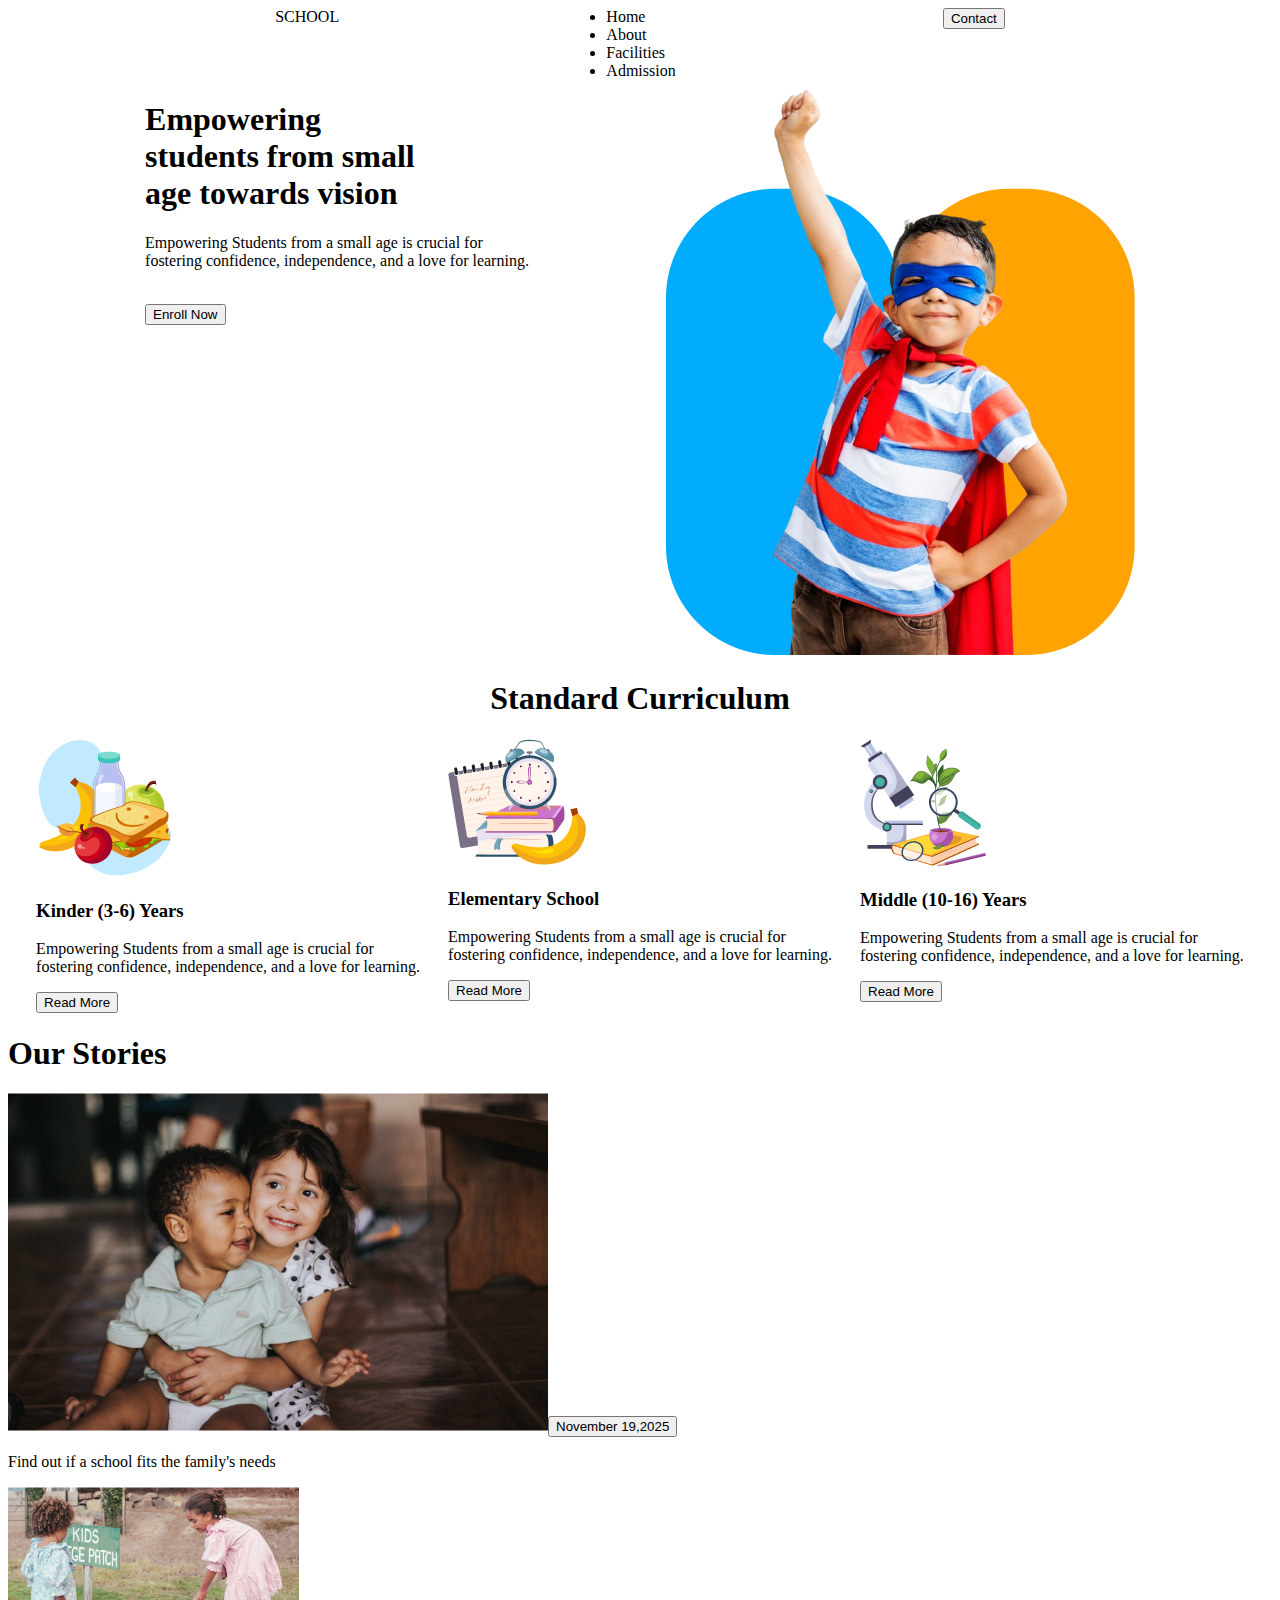
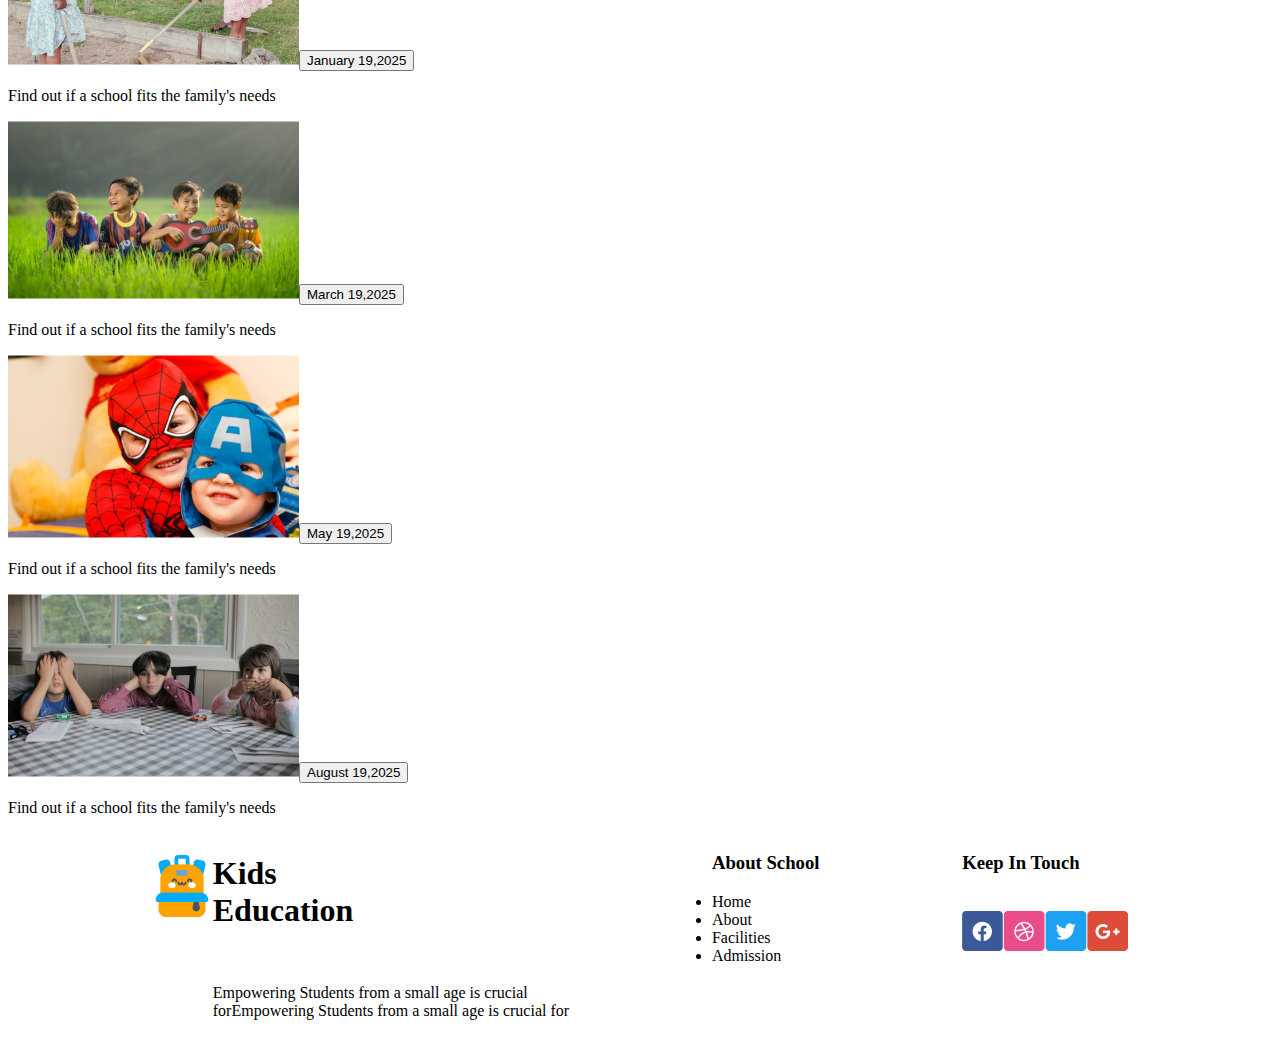
==== indexes.html @ cca92df8 "second commit" ====
<!DOCTYPE html>
<html lang="en">
<head>
    <meta charset="UTF-8">
    <meta name="viewport" content="width=device-width, initial-scale=1.0">
    <title>Assignment 2</title>
    <link rel="stylesheet" href="styles.css">
</head>
<body>
    <header class="head">
        <div class="container1">
            <div>SCHOOL</div>
            <div class="nitem">
                <li>Home</li> <li>About</li> <li>Facilities</li> <li>Admission</li>
            </div>
            <div><button>Contact</button></div>
        </div>
    </header>
    <main>
        <div class="container2">
            <div class="text">
                <h1>Empowering <br> students from small <br> age towards vision</h1>
                <p>Empowering Students from a small age is crucial for <br> fostering confidence, independence, and a love for learning.</p> <br> <button>Enroll Now</button>
            </div>
            <div class="image">
                <img src="assets/hero-kids.png" alt="">
            </div>
        </div>
        <h1 style="text-align: center;">Standard Curriculum</h1>
        <div class="container3">
            
            <div>
                <img src="assets/kinder.png" alt="">
                <h3>Kinder (3-6) Years</h3>
                <p>Empowering Students from a small age is crucial for <br> fostering confidence, independence, and a love for learning.</p>
                <button>Read More</button>
            </div>
            <div>
                <img src="assets/elementary.png" alt="">
                <h3>Elementary School</h3>
                <p>Empowering Students from a small age is crucial for <br> fostering confidence, independence, and a love for learning.</p>
                <button>Read More</button>
            </div>
            <div>
                <img src="assets/middle.png" alt="">
                <h3>Middle (10-16) Years</h3>
                <p>Empowering Students from a small age is crucial for <br> fostering confidence, independence, and a love for learning.</p>
                <button>Read More</button>
            </div>
        </div>
        <h1>Our Stories</h1>
        <div class="img-container">
            <div><img src="assets/story-1.png" alt=""><button>November 19,2025</button><p>Find out if a school fits the family's needs</p></div>
            <div><img src="assets/story-2.png" alt=""><button>January 19,2025</button><p>Find out if a school fits the family's needs</p></div>
            <div><img src="assets/story-3.png" alt=""><button>March 19,2025</button><p>Find out if a school fits the family's needs</p></div>
            <div><img src="assets/story-4.png" alt=""><button>May 19,2025</button><p>Find out if a school fits the family's needs</p></div>
            <div><img src="assets/story-5.png" alt=""><button>August 19,2025</button><p>Find out if a school fits the family's needs</p></div>
        </div>
    </main>
    <footer>
        <div class="f-container">
            <div class="in-foot"><div><h1><img src="assets/logo.png" alt=""></div><div><h1>Kids <br>Education</h1> <br><p>Empowering Students from a small age is crucial <br>forEmpowering Students from a small age is crucial for</p></div></div>
            <div class="f-li">
                <h3>About School</h3>
                <li>Home</li>
                <li>About</li>
                <li>Facilities</li>
                <li>Admission</li>
            </div>
            <div>
                <h3>Keep In Touch</h3><br>
                <img src="assets/fb.png" alt=""><img src="assets/dribble.png" alt=""><img src="assets/twitter.png" alt=""><img src="assets/google+.png" alt="">
            </div>
        </div>
    </footer>
</body>
</html>
---- styles.css ----
.container1{
    display: flex;
    justify-content: space-evenly;
}
.container2{
    display: flex;
    justify-content: space-evenly;
}
.textF{
    align-items: center;
    justify-content: center;
    padding-top: 100px;
}
.nitem{
    text-decoration: none;
}
.container3{
    display: flex;
    justify-content: space-evenly;
}
.img-container{

}
.f-container{
    display: flex;
    justify-content: space-evenly;
}
.in-foot{
    display: flex;
}
.f-li{
    text-decoration: none;
}
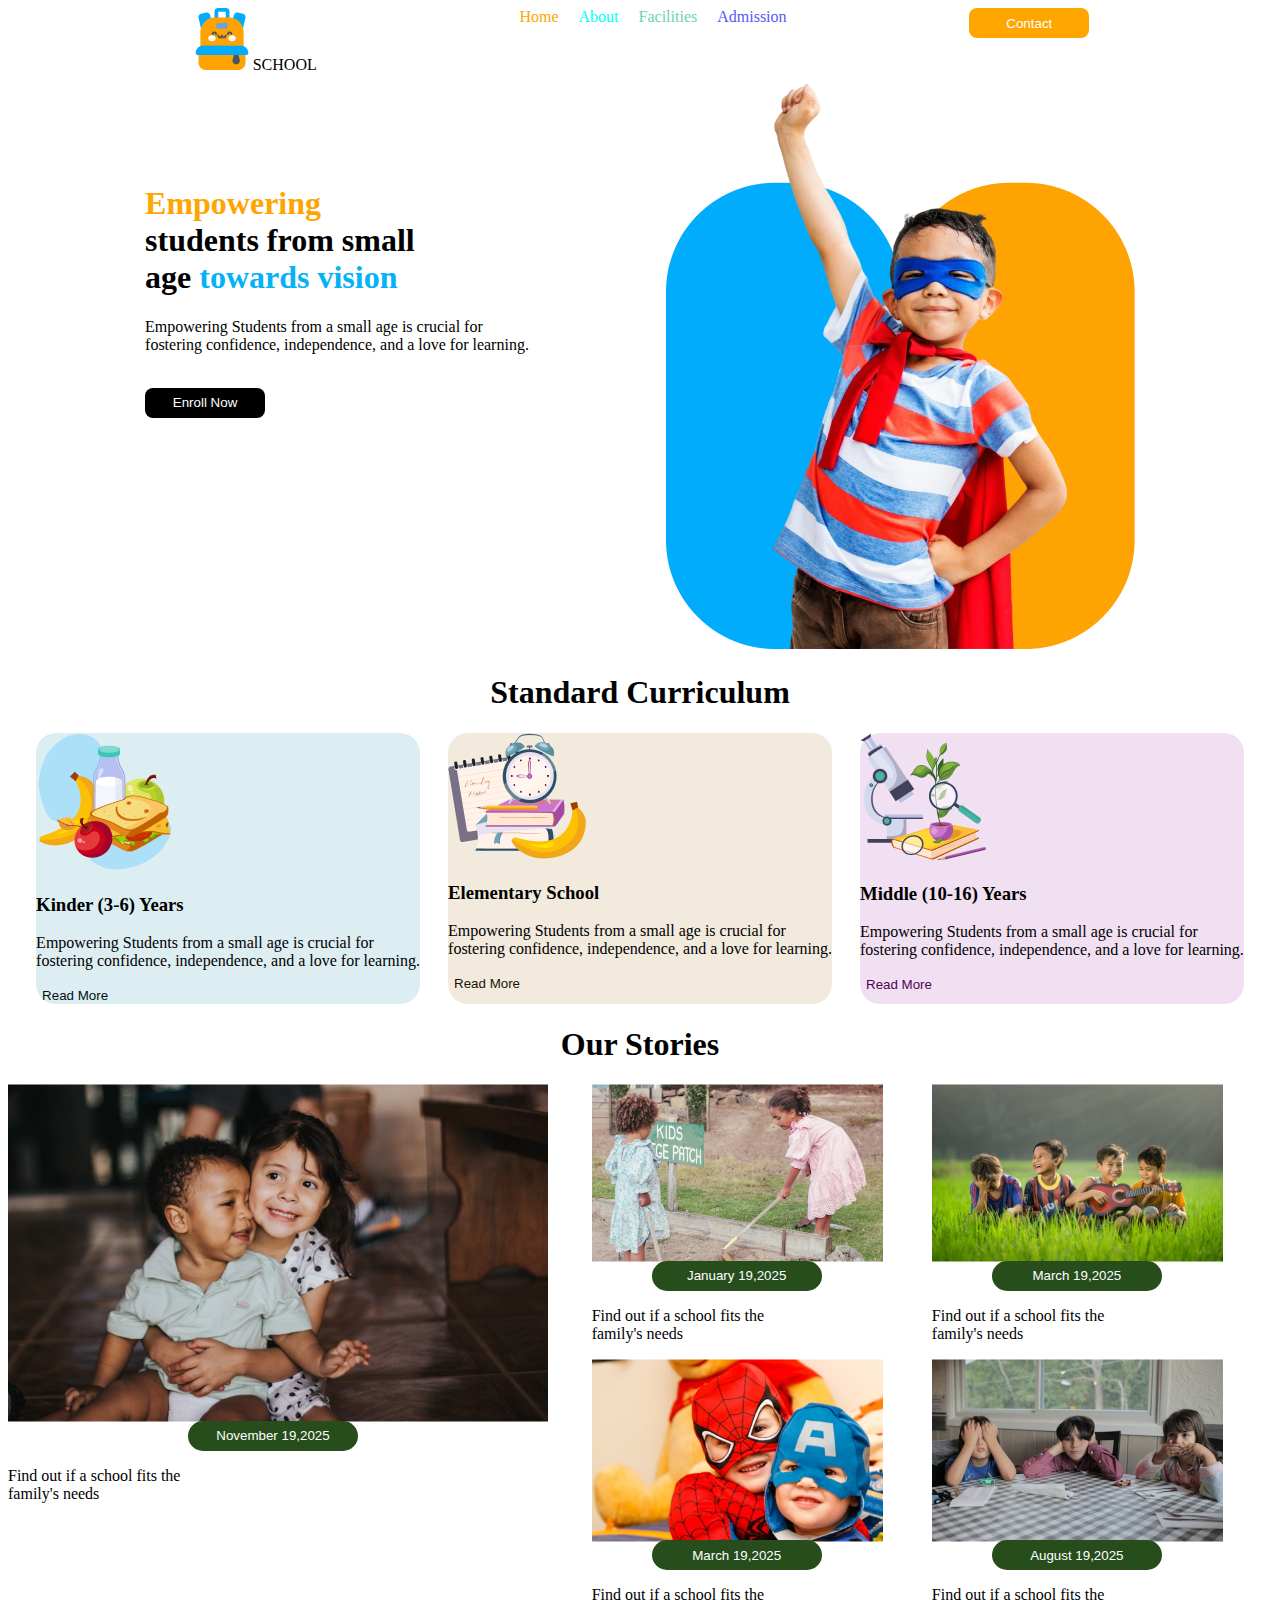
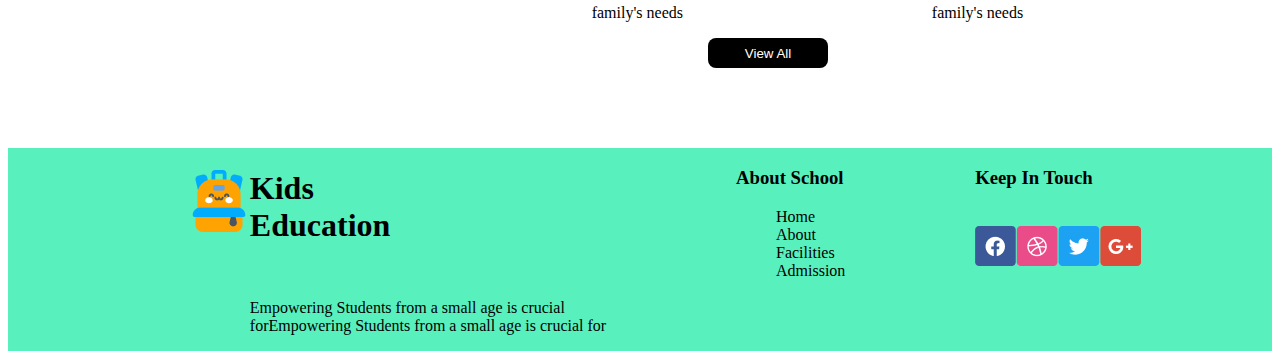
==== commit d159c1fc: "third commit" ====
--- a/indexes.html
+++ b/indexes.html
@@ -9,18 +9,20 @@
 <body>
     <header class="head">
         <div class="container1">
-            <div>SCHOOL</div>
+            <div><img src="assets/logo.png" alt=""><span>SCHOOL</span></div>
             <div class="nitem">
-                <li>Home</li> <li>About</li> <li>Facilities</li> <li>Admission</li>
+                <ol class="ol1" style="list-style-type: none;">
+                    <li style="color: orange;">Home</li> <li style="color: aqua;">About</li> <li style="color: rgb(108, 211, 177);">Facilities</li> <li style="color: rgb(87, 87, 248);">Admission</li>
+                </ol>
             </div>
-            <div><button>Contact</button></div>
+            <div><button id="btn1">Contact</button></div>
         </div>
     </header>
     <main>
         <div class="container2">
             <div class="text">
-                <h1>Empowering <br> students from small <br> age towards vision</h1>
-                <p>Empowering Students from a small age is crucial for <br> fostering confidence, independence, and a love for learning.</p> <br> <button>Enroll Now</button>
+                <h1><span style="color: orange;">Empowering</span> <br> students from small <br> age <span style="color: rgb(6, 178, 247);">towards vision</span></h1>
+                <p>Empowering Students from a small age is crucial for <br> fostering confidence, independence, and a love for learning.</p> <br> <button id="btn2">Enroll Now</button>
             </div>
             <div class="image">
                 <img src="assets/hero-kids.png" alt="">
@@ -29,43 +31,69 @@
         <h1 style="text-align: center;">Standard Curriculum</h1>
         <div class="container3">
             
-            <div>
-                <img src="assets/kinder.png" alt="">
-                <h3>Kinder (3-6) Years</h3>
-                <p>Empowering Students from a small age is crucial for <br> fostering confidence, independence, and a love for learning.</p>
-                <button>Read More</button>
+            <div class="kinder">
+                <div><img src="assets/kinder.png" alt=""></div>
+                <div><h3>Kinder (3-6) Years</h3>
+                    <p>Empowering Students from a small age is crucial for <br> fostering confidence, independence, and a love for learning.</p>
+                    <button class="btn3">Read More</button>
+                </div>
             </div>
-            <div>
+            <div class="elementary">
                 <img src="assets/elementary.png" alt="">
                 <h3>Elementary School</h3>
                 <p>Empowering Students from a small age is crucial for <br> fostering confidence, independence, and a love for learning.</p>
-                <button>Read More</button>
+                <button class="btn4">Read More</button>
             </div>
-            <div>
+            <div class="middle">
                 <img src="assets/middle.png" alt="">
                 <h3>Middle (10-16) Years</h3>
                 <p>Empowering Students from a small age is crucial for <br> fostering confidence, independence, and a love for learning.</p>
-                <button>Read More</button>
+                <button class="btn5">Read More</button>
             </div>
         </div>
-        <h1>Our Stories</h1>
+    <div class="main-con">
+        <h1 style="text-align: center;">Our Stories</h1>
         <div class="img-container">
-            <div><img src="assets/story-1.png" alt=""><button>November 19,2025</button><p>Find out if a school fits the family's needs</p></div>
-            <div><img src="assets/story-2.png" alt=""><button>January 19,2025</button><p>Find out if a school fits the family's needs</p></div>
-            <div><img src="assets/story-3.png" alt=""><button>March 19,2025</button><p>Find out if a school fits the family's needs</p></div>
-            <div><img src="assets/story-4.png" alt=""><button>May 19,2025</button><p>Find out if a school fits the family's needs</p></div>
-            <div><img src="assets/story-5.png" alt=""><button>August 19,2025</button><p>Find out if a school fits the family's needs</p></div>
+            <div class="img-content1">
+                <div class="story1">
+                    <img src="assets/story-1.png" alt="">
+                    <button class="btn-main-img">November 19,2025</button><p>Find out if a school fits the <br> family's needs</p>
+                </div>
+            </div>
+            <div class="img-content2">
+                <div>
+                    <img src="assets/story-2.png" alt=""><button class="btn-img">January 19,2025</button><p>Find out if a school fits the <br>family's needs</p>
+                    <img src="assets/story-4.png" alt=""><button class="btn-img">March 19,2025</button><p>Find out if a school fits the <br>family's needs</p>
+                </div>
+                <div>
+                    <img src="assets/story-3.png" alt=""><button class="btn-img">March 19,2025</button><p>Find out if a school fits the <br>family's needs</p>
+                    <img src="assets/story-5.png" alt=""><button class="btn-img">August 19,2025</button><p>Find out if a school fits the <br>family's needs</p>
+                </div>
+            </div>
+            
         </div>
+    </div>
+    <button style="margin-left: 700px;
+            margin-bottom: 80px;
+             color: white;
+            background: black;
+            border-radius: 8px;
+            border: 0px;
+            width: 120px;
+            height: 30px;">View All
+            </button>
     </main>
     <footer>
         <div class="f-container">
-            <div class="in-foot"><div><h1><img src="assets/logo.png" alt=""></div><div><h1>Kids <br>Education</h1> <br><p>Empowering Students from a small age is crucial <br>forEmpowering Students from a small age is crucial for</p></div></div>
+            <div class="in-foot"><div><h1><img src="assets/logo.png" alt="" style="padding-left: 50px;"></div><div><h1>Kids <br>Education</h1> <br><p>Empowering Students from a small age is crucial <br>forEmpowering Students from a small age is crucial for</p></div></div>
             <div class="f-li">
                 <h3>About School</h3>
-                <li>Home</li>
+                <ol style="list-style-type: none;">
+                    <li>Home</li>
                 <li>About</li>
                 <li>Facilities</li>
                 <li>Admission</li>
+                </ol>
             </div>
             <div>
                 <h3>Keep In Touch</h3><br>
--- a/styles.css
+++ b/styles.css
@@ -6,12 +6,27 @@
     display: flex;
     justify-content: space-evenly;
 }
+.ol1{
+    overflow: hidden;
+    margin: 0;
+    padding: 0;
+
+}
+.ol1  li{
+float: left;
+margin-left: 20px;
+}
 .textF{
     align-items: center;
     justify-content: center;
     padding-top: 100px;
 }
-.nitem{
+.text{
+    justify-content: center;
+    align-items: center;
+    padding-top: 90px;
+}
+.nitem li{
     text-decoration: none;
 }
 .container3{
@@ -19,15 +34,89 @@
     justify-content: space-evenly;
 }
 .img-container{
-
+display: flex;
+justify-content: space-evenly;
 }
 .f-container{
     display: flex;
     justify-content: space-evenly;
+    background-color: rgb(88, 241, 190);
+}
+.main-con{
+    display: grid;
 }
 .in-foot{
     display: flex;
 }
 .f-li{
     text-decoration: none;
+}
+.story1{
+    border-radius: 8px;
+}
+#btn1{
+    background: orange;
+    color: white;
+    border-radius: 8px;
+    border: 0px;
+    width: 120px;
+    height: 30px;
+}
+.btn-img{
+    background: rgb(39, 77, 28);
+    color: white;
+    border-radius: 20px;
+    border: 0px;
+    width: 170px;
+    height: 30px;
+    margin-top: -20px;
+    margin-left: 60px;
+}
+.btn-main-img{
+    background: rgb(39, 77, 28);
+    color: white;
+    border-radius: 20px;
+    border: 0px;
+    width: 170px;
+    height: 30px;
+    margin-top: -100px;
+    margin-left: 180px;
+}
+#btn2{
+    color: white;
+    background: black;
+    border-radius: 8px;
+    border: 0px;
+    width: 120px;
+    height: 30px;
+}
+.btn3{
+    color: rgb(0, 15, 20);
+    border: 0px;
+    background: none;
+}
+.btn4{
+    color: rgb(26, 19, 8);
+    border: 0px;
+    background: none;
+}
+.btn5{
+    color:rgb(82, 2, 82);
+    border: 0px;
+    background: none;
+}
+.kinder{
+    background-color: rgb(221, 238, 243);
+    border-radius: 20px;
+}
+.elementary{
+    background-color: rgb(241, 234, 221);
+    border-radius: 20px;
+}
+.middle{
+    background-color: rgb(241, 224, 241);
+    border-radius: 20px;
+}
+.img-content2{
+    display: flex;
 }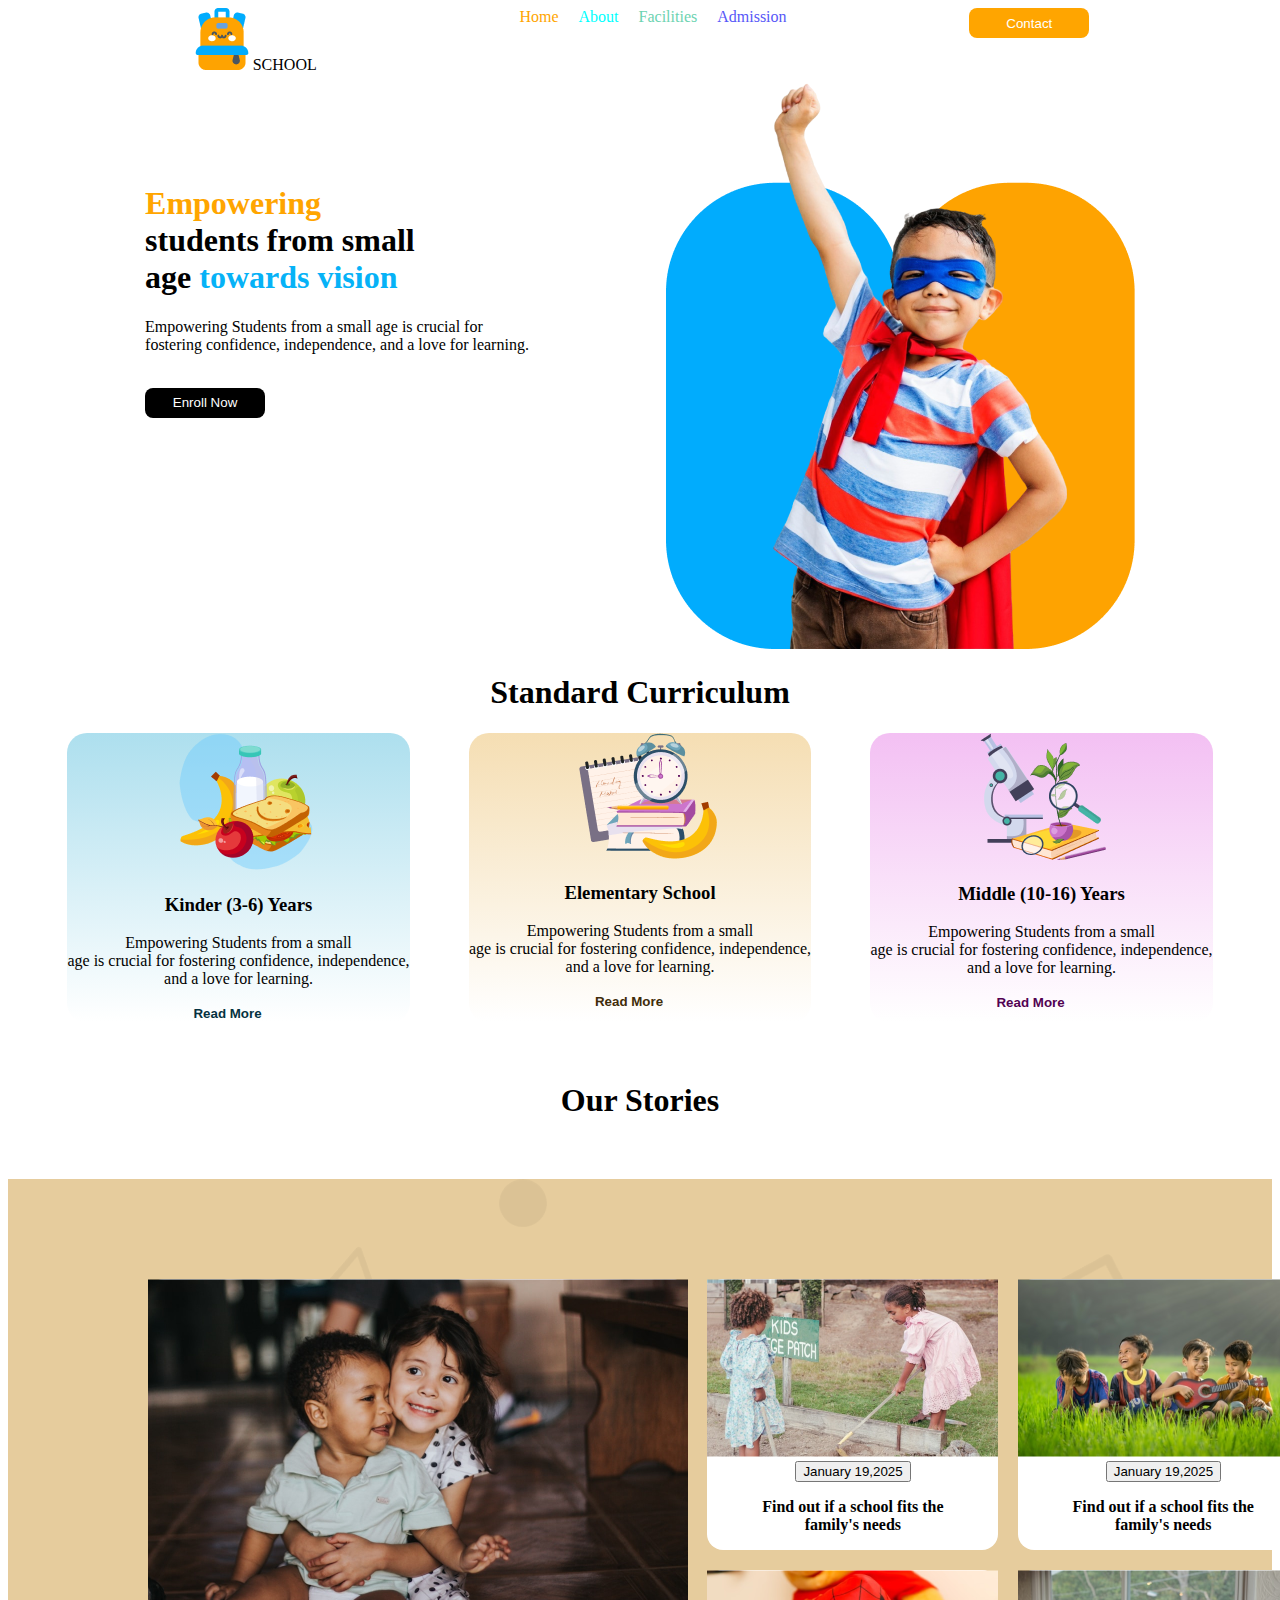
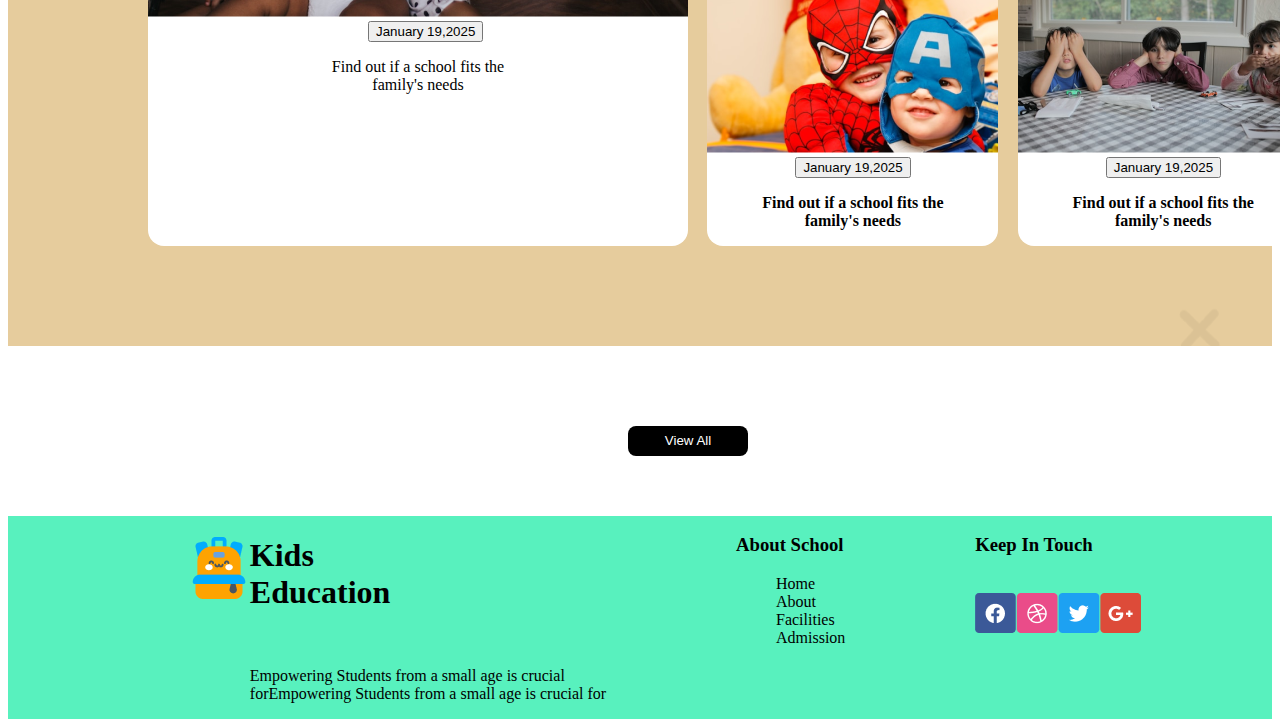
==== commit a9e87369: "fourth commit" ====
--- a/indexes.html
+++ b/indexes.html
@@ -32,49 +32,36 @@
         <div class="container3">
             
             <div class="kinder">
-                <div><img src="assets/kinder.png" alt=""></div>
-                <div><h3>Kinder (3-6) Years</h3>
-                    <p>Empowering Students from a small age is crucial for <br> fostering confidence, independence, and a love for learning.</p>
-                    <button class="btn3">Read More</button>
+                <img style="margin-left: 110px;" src="assets/kinder.png" alt="">
+                <div><h3 style="text-align: center;">Kinder (3-6) Years</h3>
+                    <p style="text-align: center;">Empowering Students from a small <br>age is crucial for  fostering confidence, independence, <br>and a love for learning.</p>
+                    <button class="btn3"><b>Read More</b></button>
                 </div>
             </div>
             <div class="elementary">
-                <img src="assets/elementary.png" alt="">
-                <h3>Elementary School</h3>
-                <p>Empowering Students from a small age is crucial for <br> fostering confidence, independence, and a love for learning.</p>
-                <button class="btn4">Read More</button>
+                <img style="margin-left: 110px;" src="assets/elementary.png" alt="">
+                <h3 style="text-align: center;">Elementary School</h3>
+                <p style="text-align: center;">Empowering Students from a small<br> age is crucial for  fostering confidence, independence, <br>and a love for learning.</p>
+                <button class="btn4"><b>Read More</b></button>
             </div>
             <div class="middle">
-                <img src="assets/middle.png" alt="">
-                <h3>Middle (10-16) Years</h3>
-                <p>Empowering Students from a small age is crucial for <br> fostering confidence, independence, and a love for learning.</p>
-                <button class="btn5">Read More</button>
+                <img style="margin-left: 110px;" src="assets/middle.png" alt="">
+                <h3 style="text-align: center;">Middle (10-16) Years</h3>
+                <p style="text-align: center;">Empowering Students from a small<br> age is crucial for fostering confidence, independence, <br>and a love for learning.</p>
+                <button class="btn5"><b>Read More</b></button>
             </div>
         </div>
-    <div class="main-con">
-        <h1 style="text-align: center;">Our Stories</h1>
-        <div class="img-container">
-            <div class="img-content1">
-                <div class="story1">
-                    <img src="assets/story-1.png" alt="">
-                    <button class="btn-main-img">November 19,2025</button><p>Find out if a school fits the <br> family's needs</p>
-                </div>
-            </div>
-            <div class="img-content2">
-                <div>
-                    <img src="assets/story-2.png" alt=""><button class="btn-img">January 19,2025</button><p>Find out if a school fits the <br>family's needs</p>
-                    <img src="assets/story-4.png" alt=""><button class="btn-img">March 19,2025</button><p>Find out if a school fits the <br>family's needs</p>
-                </div>
-                <div>
-                    <img src="assets/story-3.png" alt=""><button class="btn-img">March 19,2025</button><p>Find out if a school fits the <br>family's needs</p>
-                    <img src="assets/story-5.png" alt=""><button class="btn-img">August 19,2025</button><p>Find out if a school fits the <br>family's needs</p>
-                </div>
-            </div>
-            
-        </div>
+        <h1 style="text-align: center;margin: 60px auto;">Our Stories</h1>
+    <div class="g-container">
+           <div class="item1"><img src="assets/story-1.png" alt=""><button class="g-b1">January 19,2025</button><p class="s-b">Find out if a school fits the <br>family's needs</p></div>
+           <div class="item2"><img src="assets/story-2.png" alt=""><button class="g-b">January 19,2025</button><p class="s-b"><b>Find out if a school fits the <br>family's needs</b></p></div>
+           <div class="item3"><img src="assets/story-4.png" alt=""><button class="g-b">January 19,2025</button><p class="s-b"><b>Find out if a school fits the <br>family's needs</b></p></div>
+           <div class="item4"><img src="assets/story-3.png" alt=""><button class="g-b">January 19,2025</button><p class="s-b"><b>Find out if a school fits the <br>family's needs</b></p></div>
+           <div class="item5"><img src="assets/story-5.png" alt=""><button class="g-b">January 19,2025</button><p class="s-b"><b>Find out if a school fits the <br>family's needs</b></p></div>
     </div>
-    <button style="margin-left: 700px;
-            margin-bottom: 80px;
+    <button style="margin-left: 620px;
+            margin-bottom: 60px;
+            margin-top: 80px;
              color: white;
             background: black;
             border-radius: 8px;
--- a/styles.css
+++ b/styles.css
@@ -33,17 +33,17 @@
     display: flex;
     justify-content: space-evenly;
 }
-.img-container{
+.g-container{
 display: flex;
-justify-content: space-evenly;
+justify-content: space-between;
+background-color: rgb(230, 204, 157);
+background-image: url(assets/bg.png);
+background-size: 1440px auto;
 }
 .f-container{
     display: flex;
     justify-content: space-evenly;
     background-color: rgb(88, 241, 190);
-}
-.main-con{
-    display: grid;
 }
 .in-foot{
     display: flex;
@@ -53,6 +53,11 @@
 }
 .story1{
     border-radius: 8px;
+    background-image: none;
+    background-color: white;
+}
+.content-1{
+    border: 1px solid black;
 }
 #btn1{
     background: orange;
@@ -69,7 +74,8 @@
     border: 0px;
     width: 170px;
     height: 30px;
-    margin-top: -20px;
+    position: relative;
+    margin-top: -100px;
     margin-left: 60px;
 }
 .btn-main-img{
@@ -91,32 +97,74 @@
     height: 30px;
 }
 .btn3{
-    color: rgb(0, 15, 20);
+    color: rgb(5, 50, 65);
     border: 0px;
     background: none;
+    margin-left: 120px;
 }
 .btn4{
-    color: rgb(26, 19, 8);
+    color: rgb(65, 44, 10);
     border: 0px;
     background: none;
+    margin-left: 120px;
 }
 .btn5{
     color:rgb(82, 2, 82);
     border: 0px;
     background: none;
+    margin-left: 120px;
 }
 .kinder{
-    background-color: rgb(221, 238, 243);
+    background-color:  rgb(183, 228, 241);
+    background-image: linear-gradient(to bottom, rgb(173, 223, 238) , white);
     border-radius: 20px;
 }
 .elementary{
-    background-color: rgb(241, 234, 221);
+    background-color: rgb(245, 222, 179);
+    background-image: linear-gradient(to bottom, rgb(245, 222, 179) , white);
     border-radius: 20px;
 }
 .middle{
-    background-color: rgb(241, 224, 241);
+    background-color: rgb(243, 192, 243);
+    background-image: linear-gradient(to bottom,rgb(243, 192, 243) , white);
     border-radius: 20px;
 }
 .img-content2{
     display: flex;
+}
+.item1{
+grid-area: story-1;
+}
+.item2{
+    grid-area: story-2;
+}
+.item3{
+    grid-area: story-3;
+}
+.item4{
+    grid-area: story-4;
+}
+.item5{
+    grid-area: story-5;
+}
+.s-b{
+    text-align: center;
+}
+.g-b{
+    margin-left: 88px;
+}
+.g-b1{
+    margin-left: 220px;
+}
+.g-container{
+    display: grid;
+    grid-template-areas:
+     'story-1 story-2 story-4'
+      'story-1 story-3 story-5';
+      gap: 19.39px;
+      padding: 100px 140px;
+}
+.g-container > div{
+background-color: white;
+border-radius: 16px;
 }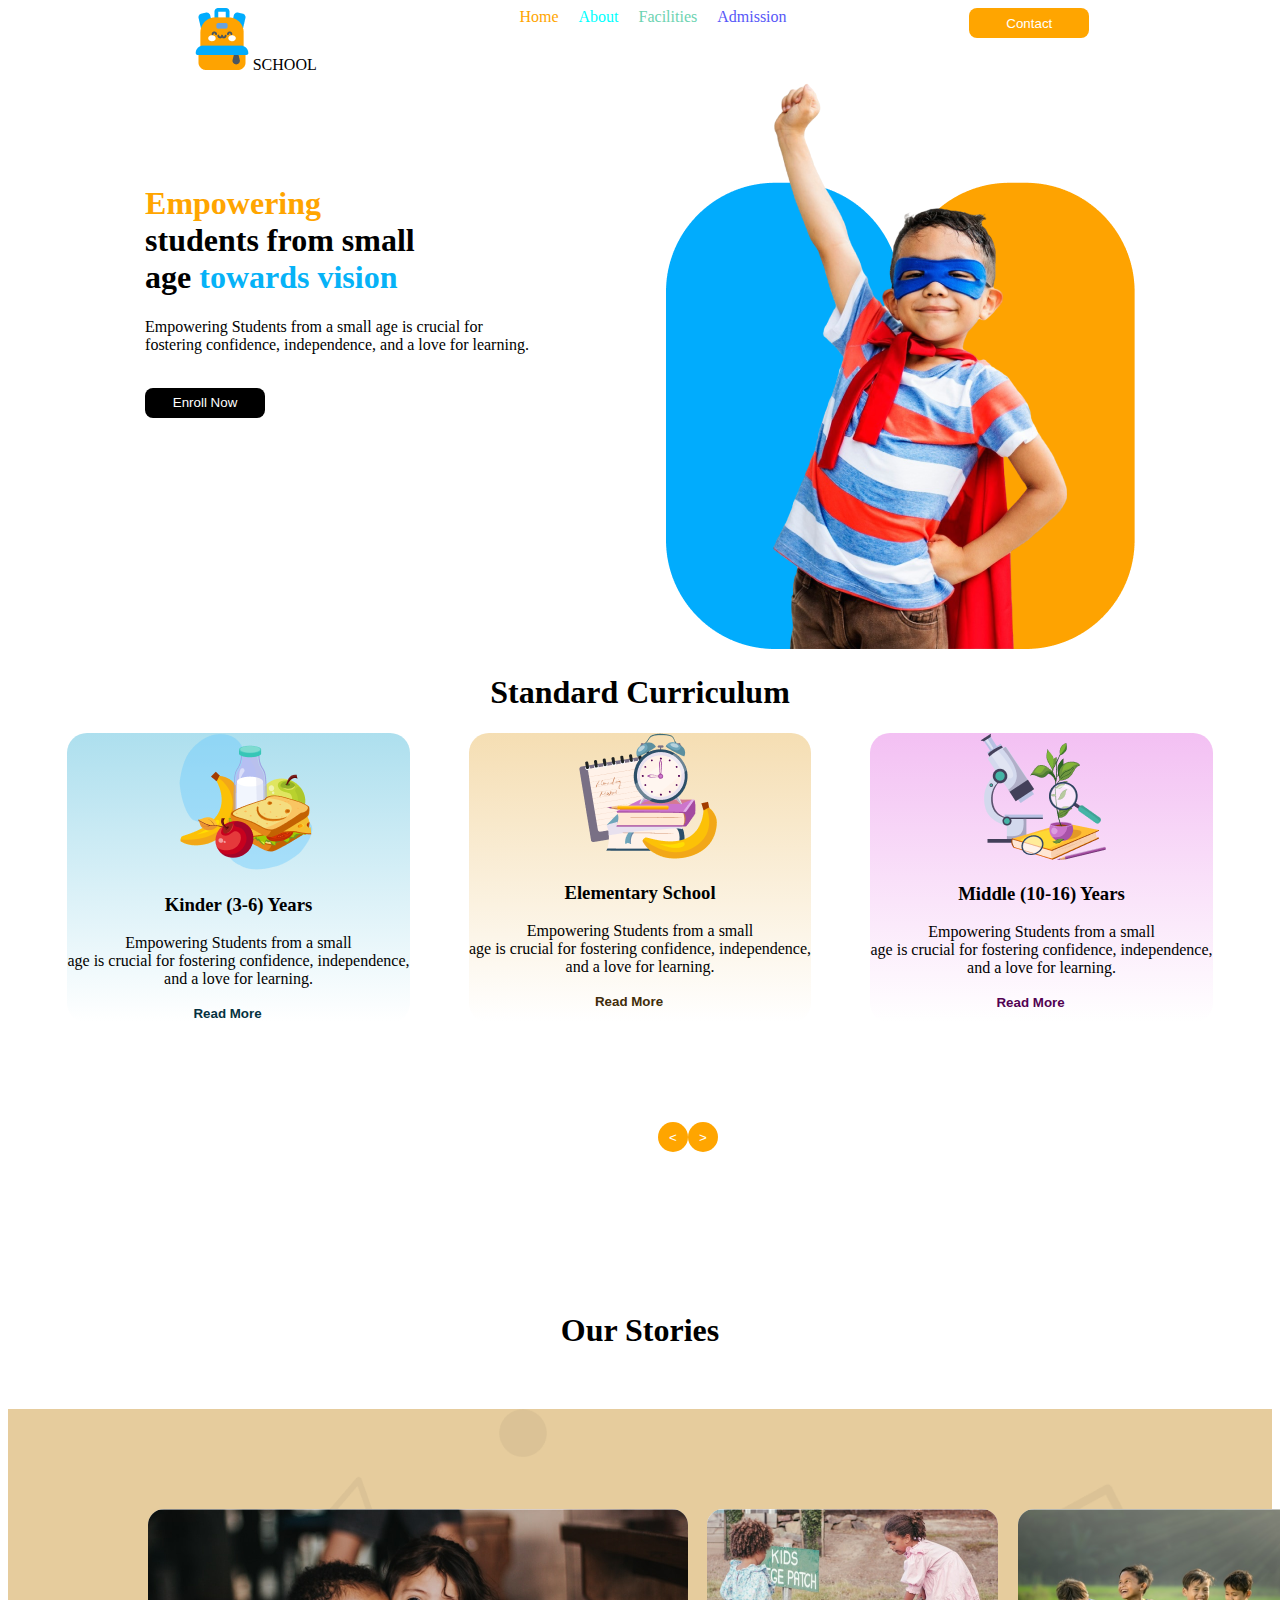
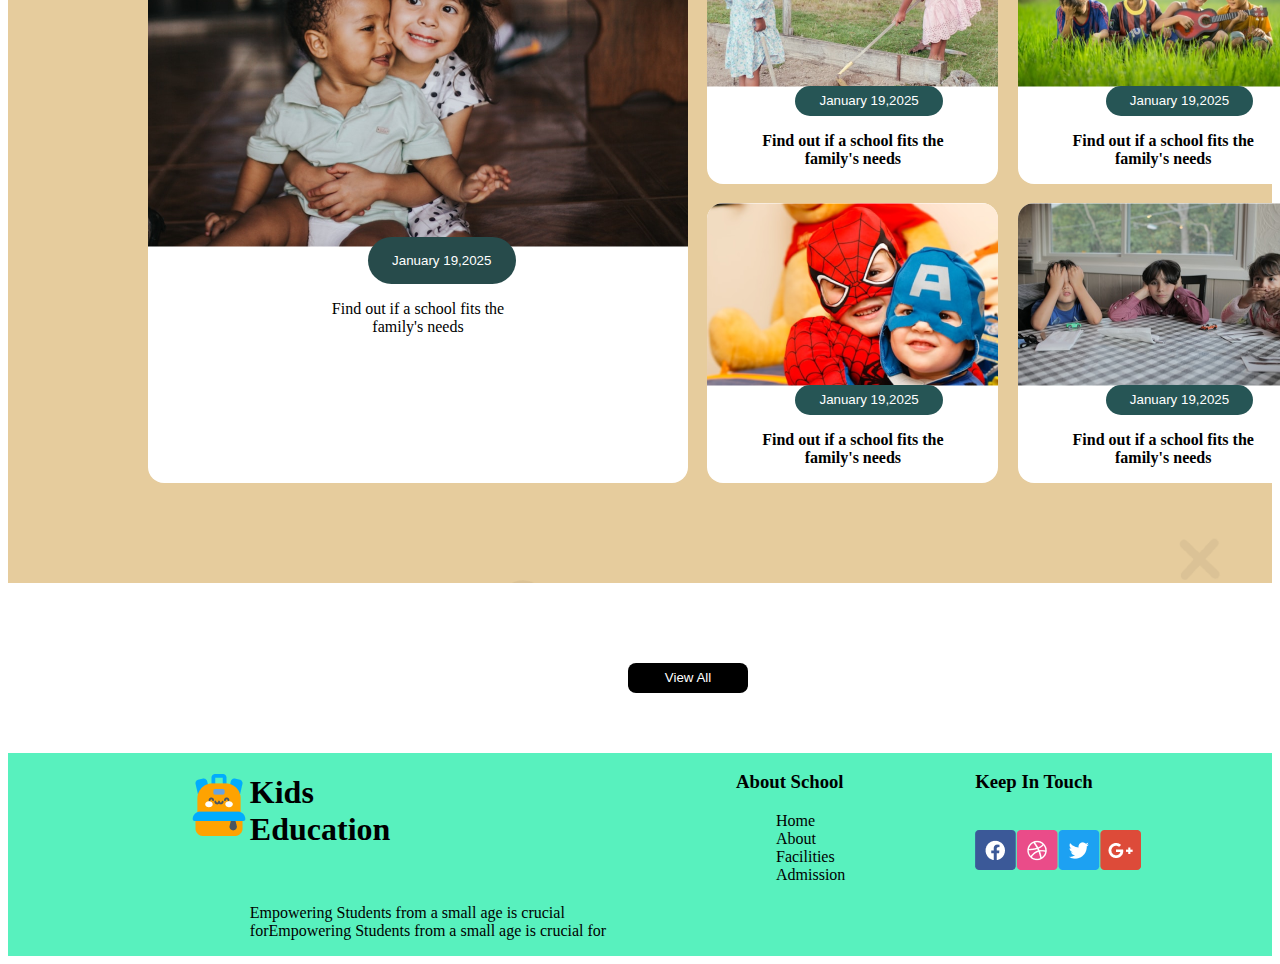
==== commit 920243ee: "fifth commit" ====
--- a/indexes.html
+++ b/indexes.html
@@ -6,11 +6,11 @@
     <title>Assignment 2</title>
     <link rel="stylesheet" href="styles.css">
 </head>
-<body>
-    <header class="head">
+<body class="body-container">
+    <header class="header">
         <div class="container1">
             <div><img src="assets/logo.png" alt=""><span>SCHOOL</span></div>
-            <div class="nitem">
+            <div>
                 <ol class="ol1" style="list-style-type: none;">
                     <li style="color: orange;">Home</li> <li style="color: aqua;">About</li> <li style="color: rgb(108, 211, 177);">Facilities</li> <li style="color: rgb(87, 87, 248);">Admission</li>
                 </ol>
@@ -18,7 +18,7 @@
             <div><button id="btn1">Contact</button></div>
         </div>
     </header>
-    <main>
+    <main class="main">
         <div class="container2">
             <div class="text">
                 <h1><span style="color: orange;">Empowering</span> <br> students from small <br> age <span style="color: rgb(6, 178, 247);">towards vision</span></h1>
@@ -51,26 +51,19 @@
                 <button class="btn5"><b>Read More</b></button>
             </div>
         </div>
+        <button class="circle" style="margin-left: 650px;"> < </button><button class="circle"> > </button>
         <h1 style="text-align: center;margin: 60px auto;">Our Stories</h1>
     <div class="g-container">
-           <div class="item1"><img src="assets/story-1.png" alt=""><button class="g-b1">January 19,2025</button><p class="s-b">Find out if a school fits the <br>family's needs</p></div>
-           <div class="item2"><img src="assets/story-2.png" alt=""><button class="g-b">January 19,2025</button><p class="s-b"><b>Find out if a school fits the <br>family's needs</b></p></div>
-           <div class="item3"><img src="assets/story-4.png" alt=""><button class="g-b">January 19,2025</button><p class="s-b"><b>Find out if a school fits the <br>family's needs</b></p></div>
-           <div class="item4"><img src="assets/story-3.png" alt=""><button class="g-b">January 19,2025</button><p class="s-b"><b>Find out if a school fits the <br>family's needs</b></p></div>
-           <div class="item5"><img src="assets/story-5.png" alt=""><button class="g-b">January 19,2025</button><p class="s-b"><b>Find out if a school fits the <br>family's needs</b></p></div>
+           <div class="item1"><img class="im1" src="assets/story-1.png" alt=""><button class="g-b1">January 19,2025</button><p class="s-b">Find out if a school fits the <br>family's needs</p></div>
+           <div class="item2"><img class="im5" src="assets/story-2.png" alt=""><button class="g-b">January 19,2025</button><p class="s-b"><b>Find out if a school fits the <br>family's needs</b></p></div>
+           <div class="item3"><img class="im5" src="assets/story-4.png" alt=""><button class="g-b">January 19,2025</button><p class="s-b"><b>Find out if a school fits the <br>family's needs</b></p></div>
+           <div class="item4"><img class="im5" src="assets/story-3.png" alt=""><button class="g-b">January 19,2025</button><p class="s-b"><b>Find out if a school fits the <br>family's needs</b></p></div>
+           <div class="item5"><img class="im5" src="assets/story-5.png" alt=""><button class="g-b">January 19,2025</button><p class="s-b"><b>Find out if a school fits the <br>family's needs</b></p></div>
     </div>
-    <button style="margin-left: 620px;
-            margin-bottom: 60px;
-            margin-top: 80px;
-             color: white;
-            background: black;
-            border-radius: 8px;
-            border: 0px;
-            width: 120px;
-            height: 30px;">View All
+    <button class="view">View All
             </button>
     </main>
-    <footer>
+    <footer class="footer">
         <div class="f-container">
             <div class="in-foot"><div><h1><img src="assets/logo.png" alt="" style="padding-left: 50px;"></div><div><h1>Kids <br>Education</h1> <br><p>Empowering Students from a small age is crucial <br>forEmpowering Students from a small age is crucial for</p></div></div>
             <div class="f-li">
--- a/styles.css
+++ b/styles.css
@@ -10,7 +10,6 @@
     overflow: hidden;
     margin: 0;
     padding: 0;
-
 }
 .ol1  li{
 float: left;
@@ -26,9 +25,7 @@
     align-items: center;
     padding-top: 90px;
 }
-.nitem li{
-    text-decoration: none;
-}
+
 .container3{
     display: flex;
     justify-content: space-evenly;
@@ -132,6 +129,15 @@
 .img-content2{
     display: flex;
 }
+.circle{
+    width: 30px;
+    height: 30px;
+    border-radius: 16px;
+    border: 0px;
+    color: white;
+    background: orange;
+    margin: 100px 0px;
+}
 .item1{
 grid-area: story-1;
 }
@@ -152,9 +158,30 @@
 }
 .g-b{
     margin-left: 88px;
+    position: relative;
+    margin-top: -40px;
+    width: 147.51px;
+    height: 30px;
+    border-radius: 47px;
+    border: 0;
+    color: white;
+    background: rgb(38, 85, 85);
 }
 .g-b1{
     margin-left: 220px;
+    margin-top: -60px;
+    width: 147.51px;
+    height: 47px;
+    border-radius: 47px;
+    border: 0;
+    color: white;
+    background: rgb(39, 75, 75);
+}
+.im5{
+    border-radius: 16px 16px 0 0;
+}
+.im1{
+    border-radius: 16px 16px 0 0;
 }
 .g-container{
     display: grid;
@@ -164,7 +191,75 @@
       gap: 19.39px;
       padding: 100px 140px;
 }
+.view{
+    margin-left: 620px;
+            margin-bottom: 60px;
+            margin-top: 80px;
+             color: white;
+            background: black;
+            border-radius: 8px;
+            border: 0px;
+            width: 120px;
+            height: 30px;
+}
 .g-container > div{
 background-color: white;
 border-radius: 16px;
+}
+.hide{
+    display: none;
+}
+.header{
+    grid-area: header;
+}
+.main{
+    grid-area: main;
+}
+.footer{
+    grid-area: footer;
+}
+.body-container{
+    grid-template-areas: none;
+}
+.g-container{
+    grid-area: g-container;
+}
+.container2{
+    grid-template-areas: container2;
+}
+@media screen  and (max-width: 576px) {
+    .container3{
+        flex-direction: column;
+    }
+    .f-container{
+        flex-direction: column;
+    }
+    .container1{
+        flex-direction: column;
+    }
+    .container2{
+        flex-direction: column-reverse;
+    }
+    .text{
+        text-align: center;
+    }
+    .item1{
+        display: none;
+    }
+    .circle{
+        display: none;
+    }
+    .g-container{
+        justify-content: center;
+        background-color:white;
+    }
+    .in-foot{
+        flex-direction: column;
+    }
+    .view{
+        margin-left: 140px;
+    }
+    #btn1{
+        display: none;
+    }
 }